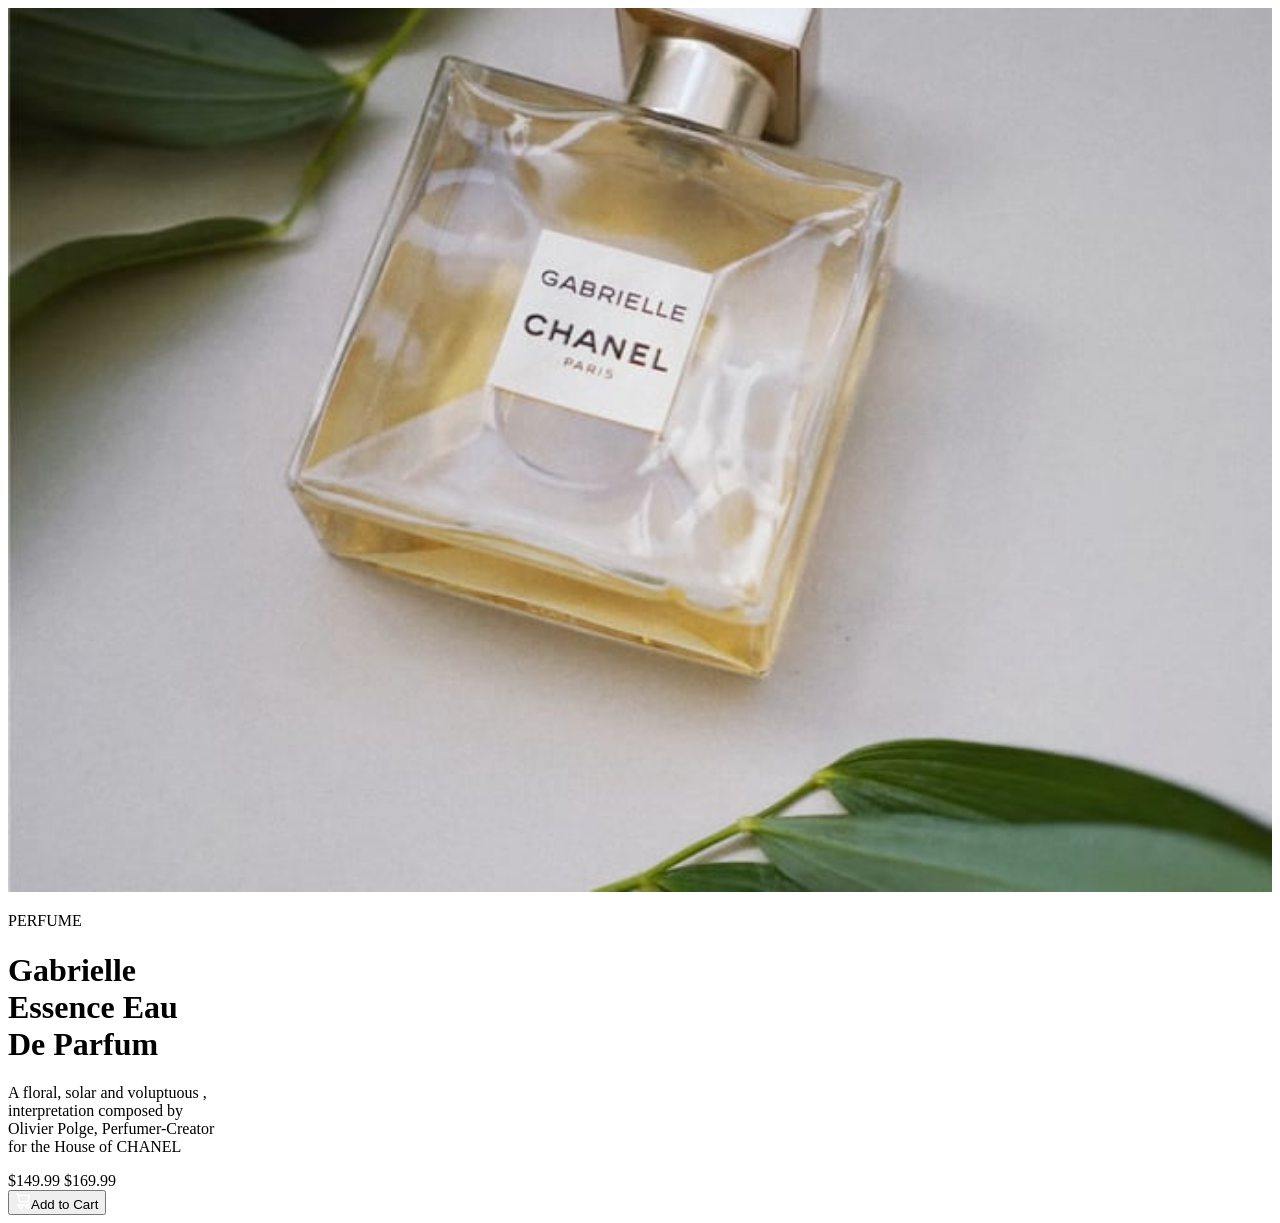
==== index.html @ 0064a259 "renamed perfume.html to index.html" ====
<!DOCTYPE html>
<html lang="en">
  <head>
    <meta charset="UTF-8" />
    <meta http-equiv="X-UA-Compatible" content="IE=edge" />
    <meta name="viewport" content="width=device-width, initial-scale=1.0" />
    <title>Gabrielle Essence Eau De Parfum</title>
    <link rel="shortcut icon" href="./favicon-32x32.png" type="image/x-icon" />
    <link rel="stylesheet" href="/Perfume-card/perfume.css" />
    <style>
      @import url("https://fonts.googleapis.com/css2?family=Fraunces:opsz,wght@9..144,700&family=Montserrat:wght@500&display=swap");
    </style>
  </head>
  <body class="container">
    <div class="card-container">
      <div class="image-container1"></div>
      <div class="image-container2">
        <img
          src="./image-product-mobile.jpg"
          alt="background-mobile"
          class="mobile"
          width="100%"
        />
      </div>
      <div class="text-container">
        <p class="heading">PERFUME</p>
        <h1 class="perfume-name">
          Gabrielle <br />
          Essence Eau <br />
          De Parfum
        </h1>
        <p class="perfume-details">
          A floral, solar and voluptuous ,<br />interpretation composed by
          <br />
          Olivier Polge, Perfumer-Creator <br />
          for the House of CHANEL
        </p>
        <div class="price-cont">
          <span class="act-price"> $149.99</span>
          <span class="former-price">$169.99</span>
        </div>
        <button class="add-to-cart-btn">
          <svg width="15" height="16" xmlns="http://www.w3.org/2000/svg">
            <path
              d="M14.383 10.388a2.397 2.397 0 0 0-1.518-2.222l1.494-5.593a.8.8 0 0 0-.144-.695.8.8 0 0 0-.631-.28H2.637L2.373.591A.8.8 0 0 0 1.598 0H0v1.598h.983l1.982 7.4a.8.8 0 0 0 .799.59h8.222a.8.8 0 0 1 0 1.599H1.598a.8.8 0 1 0 0 1.598h.943a2.397 2.397 0 1 0 4.507 0h1.885a2.397 2.397 0 1 0 4.331-.376 2.397 2.397 0 0 0 1.12-2.021ZM11.26 7.99H4.395L3.068 3.196h9.477L11.26 7.991Zm-6.465 6.392a.8.8 0 1 1 0-1.598.8.8 0 0 1 0 1.598Zm6.393 0a.8.8 0 1 1 0-1.598.8.8 0 0 1 0 1.598Z"
              fill="#FFF"
            /></svg>Add to Cart</button>    
      </div>
    </div>
  </body>
</html>
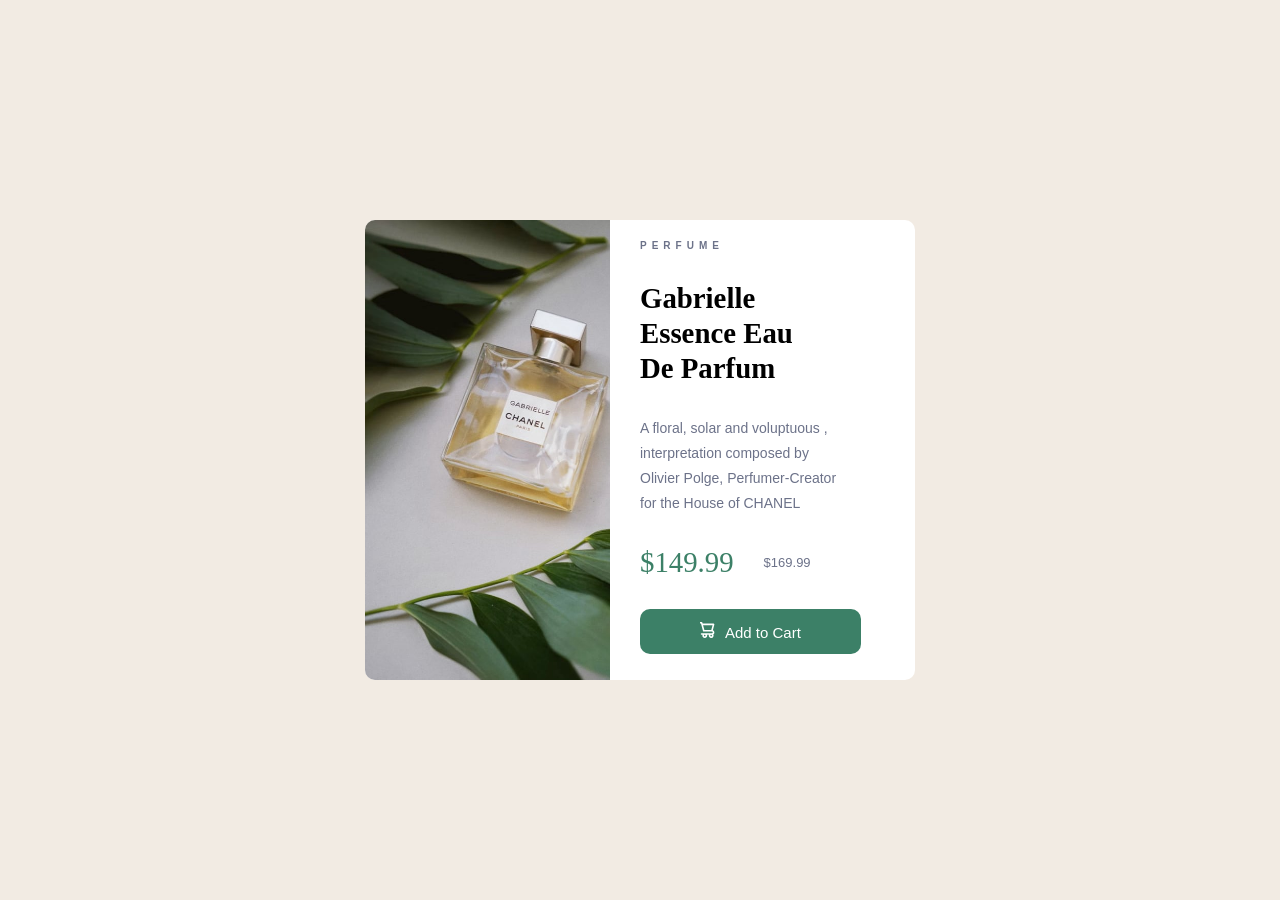
==== commit 1ee3e8c4: "modified index.html" ====
--- a/index.html
+++ b/index.html
@@ -6,7 +6,7 @@
     <meta name="viewport" content="width=device-width, initial-scale=1.0" />
     <title>Gabrielle Essence Eau De Parfum</title>
     <link rel="shortcut icon" href="./favicon-32x32.png" type="image/x-icon" />
-    <link rel="stylesheet" href="/Perfume-card/perfume.css" />
+    <link rel="stylesheet" href="perfume.css" />
     <style>
       @import url("https://fonts.googleapis.com/css2?family=Fraunces:opsz,wght@9..144,700&family=Montserrat:wght@500&display=swap");
     </style>
@@ -44,7 +44,9 @@
             <path
               d="M14.383 10.388a2.397 2.397 0 0 0-1.518-2.222l1.494-5.593a.8.8 0 0 0-.144-.695.8.8 0 0 0-.631-.28H2.637L2.373.591A.8.8 0 0 0 1.598 0H0v1.598h.983l1.982 7.4a.8.8 0 0 0 .799.59h8.222a.8.8 0 0 1 0 1.599H1.598a.8.8 0 1 0 0 1.598h.943a2.397 2.397 0 1 0 4.507 0h1.885a2.397 2.397 0 1 0 4.331-.376 2.397 2.397 0 0 0 1.12-2.021ZM11.26 7.99H4.395L3.068 3.196h9.477L11.26 7.991Zm-6.465 6.392a.8.8 0 1 1 0-1.598.8.8 0 0 1 0 1.598Zm6.393 0a.8.8 0 1 1 0-1.598.8.8 0 0 1 0 1.598Z"
               fill="#FFF"
-            /></svg>Add to Cart</button>    
+            /></svg
+          >Add to Cart
+        </button>
       </div>
     </div>
   </body>
--- a/perfume.css
+++ b/perfume.css
@@ -0,0 +1,123 @@
+* {
+  box-sizing: border-box;
+  margin: 0;
+  padding: 0;
+}
+.container {
+  min-height: 100vh;
+  width: 100vw;
+  background: hsl(30, 38%, 92%);
+  display: flex;
+  align-items: center;
+  justify-content: center;
+  overflow-x: hidden;
+}
+.card-container {
+  width: 550px;
+  height: 460px;
+  display: flex;
+  border-radius: 10px;
+  background-color: hsl(0, 0%, 100%);
+  flex-direction: row;
+}
+.image-container1 {
+  background-image: url("./image-product-desktop.jpg");
+  background-repeat: no-repeat;
+  background-size: cover;
+  width: 50%;
+  border-top-left-radius: 10px;
+  border-bottom-left-radius: 10px;
+}
+.text-container {
+  width: 50%;
+  margin-left: 30px;
+  margin-right: 30px;
+}
+.heading {
+  padding-top: 20px;
+  font-family: "Montserrat", sans-serif;
+  font-weight: 600;
+  font-size: 10px;
+  letter-spacing: 5px;
+  color: hsl(228, 12%, 48%);
+}
+.perfume-name {
+  font-family: "Fraunces", serif;
+  font-size: 1.8em;
+  padding-top: 30px;
+  line-height: 35px;
+}
+.perfume-details {
+  font-size: 14px;
+  font-family: "Montserrat", sans-serif;
+  color: hsl(228, 12%, 48%);
+  line-height: 25px;
+  padding-top: 30px;
+}
+.price-cont {
+  display: flex;
+  align-items: center;
+  margin-top: 30px;
+}
+.act-price {
+  font-size: 1.8em;
+  font-family: "Fraunces", serif;
+  color: hsl(158, 36%, 37%);
+}
+.former-price {
+  font-size: 13px;
+  color: hsl(228, 12%, 48%);
+  font-family: "Montserrat", sans-serif;
+  padding-left: 30px;
+}
+.add-to-cart-btn {
+  flex-direction: row;
+  justify-content: center;
+  margin-top: 30px;
+  border: none;
+  outline: none;
+  cursor: pointer;
+  padding: 13px 60px;
+  font-family: "Montserrat", sans-serif;
+  border-radius: 10px;
+  background-color: hsl(158, 36%, 37%);
+  color: hsl(0, 0%, 100%);
+  font-size: 15px;
+  align-items: center;
+}
+.add-to-cart-btn:hover {
+  background-color: hsl(212, 21%, 14%);
+  transition: 1s ease;
+}
+svg {
+  margin-right: 10px;
+  display: inline-block;
+  align-items: center;
+}
+
+@media only screen and (max-width: 600px) {
+  .container {
+    width: 100vw;
+  }
+  .card-container {
+    width: 75vw;
+    height: 700px;
+    display: flex;
+    flex-direction: column;
+  }
+  .image-container1 {
+    display: none;
+  }
+  .mobile {
+    border-top-left-radius: 10px;
+    border-top-right-radius: 10px;
+  }
+  .text-container {
+    width: 100vw;
+  }
+}
+@media only screen and (min-width: 601px) {
+  .image-container2 {
+    display: none;
+  }
+}
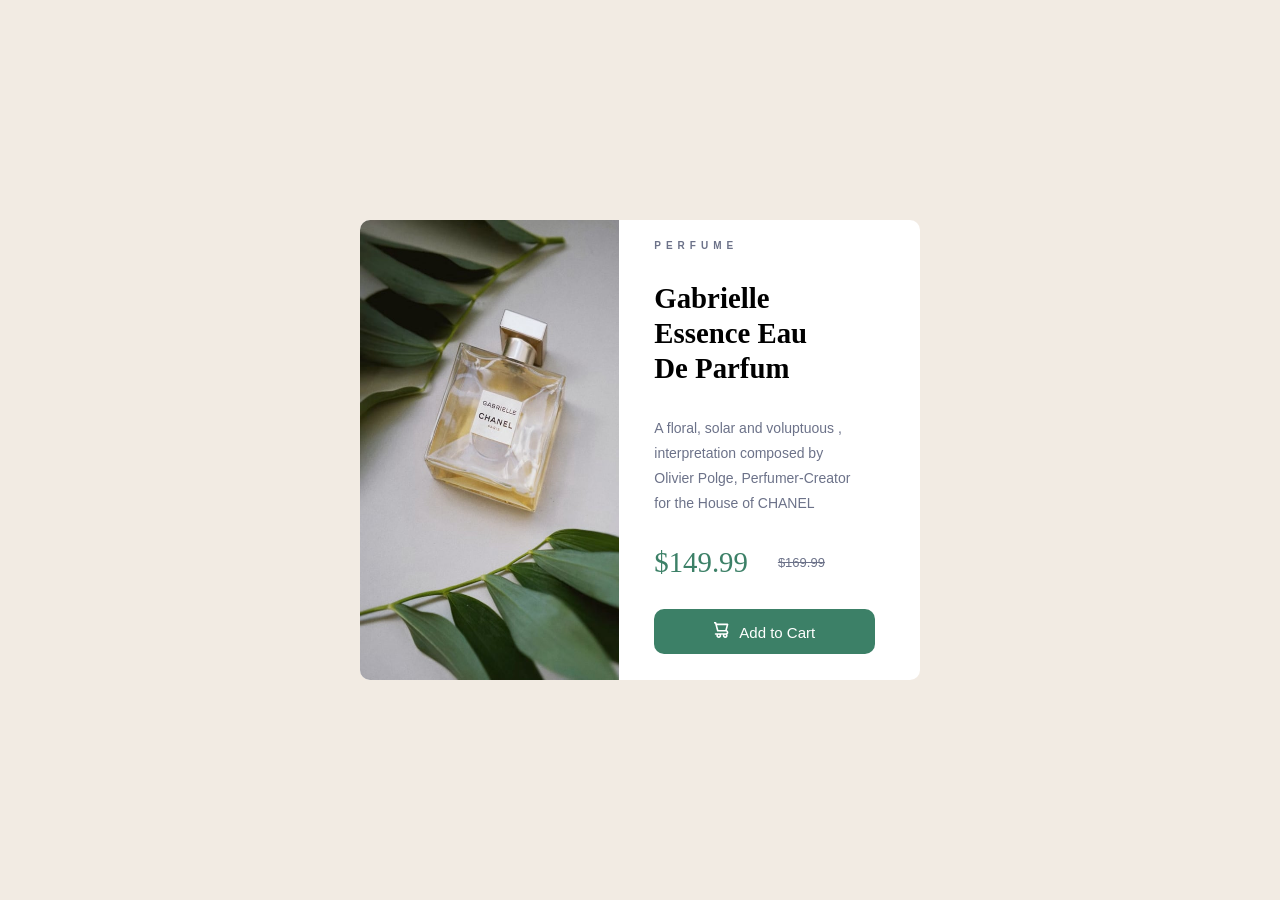
==== commit 849d171f: "Modified index.html and style.css" ====
--- a/index.html
+++ b/index.html
@@ -4,7 +4,7 @@
     <meta charset="UTF-8" />
     <meta http-equiv="X-UA-Compatible" content="IE=edge" />
     <meta name="viewport" content="width=device-width, initial-scale=1.0" />
-    <title>Gabrielle Essence Eau De Parfum</title>
+    <title>Front End Mentor Product Preview Card Component</title>
     <link rel="shortcut icon" href="./favicon-32x32.png" type="image/x-icon" />
     <link rel="stylesheet" href="perfume.css" />
     <style>
--- a/perfume.css
+++ b/perfume.css
@@ -13,7 +13,7 @@
   overflow-x: hidden;
 }
 .card-container {
-  width: 550px;
+  width: 560px;
   height: 460px;
   display: flex;
   border-radius: 10px;
@@ -23,14 +23,15 @@
 .image-container1 {
   background-image: url("./image-product-desktop.jpg");
   background-repeat: no-repeat;
-  background-size: cover;
-  width: 50%;
+  background-size: 100% 100%;
+  width: 55%;
   border-top-left-radius: 10px;
   border-bottom-left-radius: 10px;
+
 }
 .text-container {
   width: 50%;
-  margin-left: 30px;
+  margin-left: 35px;
   margin-right: 30px;
 }
 .heading {
@@ -69,6 +70,7 @@
   color: hsl(228, 12%, 48%);
   font-family: "Montserrat", sans-serif;
   padding-left: 30px;
+  text-decoration: line-through;
 }
 .add-to-cart-btn {
   flex-direction: row;
@@ -84,10 +86,11 @@
   color: hsl(0, 0%, 100%);
   font-size: 15px;
   align-items: center;
+  -webkit-box-pack: center;
 }
 .add-to-cart-btn:hover {
   background-color: hsl(212, 21%, 14%);
-  transition: 1s ease;
+  transition: .8s ease;
 }
 svg {
   margin-right: 10px;
@@ -120,4 +123,36 @@
   .image-container2 {
     display: none;
   }
+ 
 }
+@media only screen and (max-width: 360px) {
+  .add-to-cart-btn {
+    padding: 13px 45px;
+  }
+  .card-container{
+  width:80vw;
+ }
+}
+@media only screen and (max-width: 375px) {
+  .add-to-cart-btn {
+    padding: 13px 53px;
+  }
+}
+@media only screen and (max-height: 720px) and (max-width: 540px){
+  .add-to-cart-btn {
+    padding: 13px 50px;
+  }
+  .card-container {
+    width: 53vw;
+    height: 93vh;
+  }
+}
+@media only screen and (max-height: 640px) and (max-width: 360px){
+  .add-to-cart-btn {
+    padding: 13px 50px;
+  }
+  .card-container {
+    width: 75vw;
+    height: 100vh;
+  }
+}
